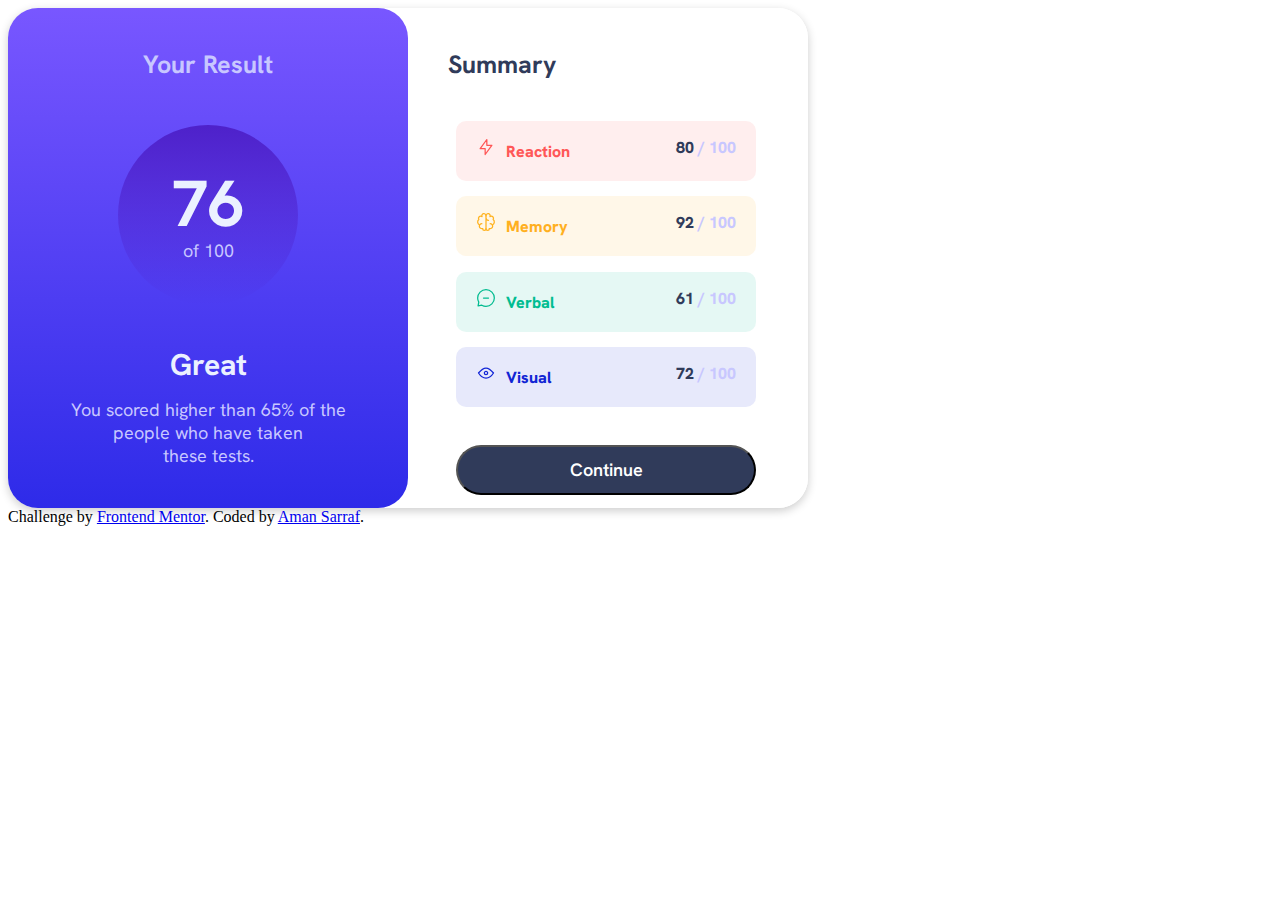
==== results-summary-component-main/index.html @ d34191b0 "Uploaded First challenge files" ====
<!DOCTYPE html>
<html lang="en">

<head>
  <meta charset="UTF-8">
  <meta name="viewport" content="width=device-width, initial-scale=1.0">
  <!-- displays site properly based on user's device -->

  <link rel="icon" type="image/png" sizes="32x32" href="./assets/images/favicon-32x32.png">

  <title>Frontend Mentor | Results summary component</title>

  <!-- Feel free to remove these styles or customise in your own stylesheet 👍 -->
  <link rel="stylesheet" href="css/style.css">
</head>

<body>

  <div class="container">
    <div class="left">
      <h3 style="margin-top: 10%;text-align: center; color: hsl(241, 100%, 89%);">Your Result</h3>
      <div class="round">
        <h1 style="text-align: center; font-size: 65px;">76</h1>
        <p style="text-align: center;">of 100</p>
      </div>
      <h2 style="margin-top: 10%;text-align: center;">Great</h2>
      <div class="phrase">
        <p style="text-align: center
       ;margin-top: -10px;">You scored higher than 65% of the
          people who have taken <br> these tests.</p>
      </div>
    </div>
    <div class="right">
      <h3 style="margin-left: 10%;margin-top: 10%;color:hsl(224, 30%, 27%);">Summary</h3>
      <div class="stripbox">

        <div class="strip" style="background-color: hsla(0, 100%, 67%,.1);color:hsl(0, 100%, 67%);">
          <p><span style="float: left;"> <svg xmlns="http://www.w3.org/2000/svg" width="20" height="20" fill="none"
                viewBox="0 0 20 20">
                <path stroke="#F55" stroke-linecap="round" stroke-linejoin="round" stroke-width="1.25"
                  d="M10.833 8.333V2.5l-6.666 9.167h5V17.5l6.666-9.167h-5Z" />
              </svg>Reaction </span><span style="float: right;color: hsl(224, 30%, 27%)">80 <span
                style="color: hsl(241, 100%, 89%)">/ 100</span></span></p>
        </div>
        <div class="strip" style="background-color: hsla(39, 100%, 56%,0.1);color:hsl(39, 100%, 56%)">
          <p><span style="float: left;"> <svg xmlns="http://www.w3.org/2000/svg" width="20" height="20" fill="none"
                viewBox="0 0 20 20">
                <path stroke="#FFB21E" stroke-linecap="round" stroke-linejoin="round" stroke-width="1.25"
                  d="M5.833 11.667a2.5 2.5 0 1 0 .834 4.858" />
                <path stroke="#FFB21E" stroke-linecap="round" stroke-linejoin="round" stroke-width="1.25"
                  d="M3.553 13.004a3.333 3.333 0 0 1-.728-5.53m.025-.067a2.083 2.083 0 0 1 2.983-2.824m.199.054A2.083 2.083 0 1 1 10 3.75v12.917a1.667 1.667 0 0 1-3.333 0M10 5.833a2.5 2.5 0 0 0 2.5 2.5m1.667 3.334a2.5 2.5 0 1 1-.834 4.858" />
                <path stroke="#FFB21E" stroke-linecap="round" stroke-linejoin="round" stroke-width="1.25"
                  d="M16.447 13.004a3.334 3.334 0 0 0 .728-5.53m-.025-.067a2.083 2.083 0 0 0-2.983-2.824M10 3.75a2.085 2.085 0 0 1 2.538-2.033 2.084 2.084 0 0 1 1.43 2.92m-.635 12.03a1.667 1.667 0 0 1-3.333 0" />
              </svg>Memory </span><span style="float: right;color: hsl(224, 30%, 27%);">92 <span
                style="color: hsl(241, 100%, 89%);"> / 100</span></span></p>
        </div>
        <div class="strip" style="background-color: hsla(166, 100%, 37%,0.1);color:hsl(166, 100%, 37%)">
          <p><span style="float: left;"> <svg xmlns="http://www.w3.org/2000/svg" width="20" height="20" fill="none"
                viewBox="0 0 20 20">
                <path stroke="#00BB8F" stroke-linecap="round" stroke-linejoin="round" stroke-width="1.25"
                  d="M7.5 10h5M10 18.333A8.333 8.333 0 1 0 1.667 10c0 1.518.406 2.942 1.115 4.167l-.699 3.75 3.75-.699A8.295 8.295 0 0 0 10 18.333Z" />
              </svg>Verbal </span><span style="float: right;color: hsl(224, 30%, 27%);">61 <span
                style="color: hsl(241, 100%, 89%);">/ 100</span></span></p>
        </div>
        <div class="strip" style="background-color: hsla(234, 85%, 45%,0.1);color:hsl(234, 85%, 45%)">
          <p><span style="float: left;"> <svg xmlns="http://www.w3.org/2000/svg" width="20" height="20" fill="none"
                viewBox="0 0 20 20">
                <path stroke="#1125D6" stroke-linecap="round" stroke-linejoin="round" stroke-width="1.25"
                  d="M10 11.667a1.667 1.667 0 1 0 0-3.334 1.667 1.667 0 0 0 0 3.334Z" />
                <path stroke="#1125D6" stroke-linecap="round" stroke-linejoin="round" stroke-width="1.25"
                  d="M17.5 10c-1.574 2.492-4.402 5-7.5 5s-5.926-2.508-7.5-5C4.416 7.632 6.66 5 10 5s5.584 2.632 7.5 5Z" />
              </svg>Visual </span><span style="float: right;color: hsl(224, 30%, 27%);">72 <span
                style="color: hsl(241, 100%, 89%);">/ 100</span></span></p>
        </div>
        <button id="last">Continue</button>
      </div>


    </div>
  </div>



  <div class="attribution">
    Challenge by <a href="https://www.frontendmentor.io?ref=challenge" target="_blank">Frontend Mentor</a>.
    Coded by <a href="https://github.com/AmanSarraf">Aman Sarraf</a>.
  </div>
</body>

</html>
---- results-summary-component-main/css/style.css ----
@import url('https://fonts.googleapis.com/css2?family=Hanken+Grotesk:wght@500;700&family=Inter:wght@400;700&family=Lexend+Deca&display=swap');
body{
    background-color: hsl(0, 0%, 100%);
}
.container{
    background-color: hsl(0, 0%, 100%);
    height: 500px;
    width: 800px;
    /* margin: 0 auto; */
    display:grid;
    grid-template-columns: 1fr 1fr;
    border-top-left-radius: 30px ;
    border-bottom-left-radius:30px;
    border-top-right-radius:30px;
    border-bottom-right-radius: 30px;
    box-shadow: 0 3px 10px rgb(0 0 0 / 0.2);

}
.left{
    background-color:hsl(252, 100%, 67%);
    background-image: linear-gradient(to bottom,hsl(252, 100%, 67%),hsl(241, 81%, 54%));
    border-radius:30px;
}
.right{
    background-color: hsl(0, 0%, 100%);
    border-top-right-radius:30px;
    border-bottom-right-radius: 30px;
    
}
.round{
    border-radius: 50%;
    background-image: linear-gradient(to bottom,hsla(256, 72%, 46%, 1),hsla(241, 72%, 46%, 0));
    margin: 0 auto;
    width: 180px;
    height:180px;
    margin-top: 10%;


}
.round h1{
    padding-top: 20%;
    padding-bottom: 0;
    margin-bottom: -25px;
    color:hsl(221, 100%, 96%);
}
.round p{
 color: hsla(241, 100%, 89%,.8);
 font-family: 'Hanken Grotesk', sans-serif;
 font-size: 18px;
 
}
.strip{
    
    height: 60px;
    margin-top: 4%;
    margin-left: 10%;
    margin-right: 10%;
    
    border-radius: 10px;
    width:260px;
    padding-left:20px;
    padding-right: 20px;
}
.strip svg{
    padding-right: 10px;
    
}
.strip p{
    font-weight: 800;
    
}
.stripbox{
    
    display: grid;
    grid-template-rows: 1fr 1fr 1fr 1fr;
    padding-left: 10px;
    padding-right: 10px;
    margin-top: 5%;
    
    
}
#last{
    height:50px;
    border-radius: 50px;
    margin-top: 10%;
  
    margin-left: 10%;
    margin-right: 10%;
    align-items: center;
    width:300px;
    color: hsl(0, 0%, 100%);
    font-size: 18px;
    font-weight:600;
    font-family: 'Hanken Grotesk', sans-serif;
    background-color: hsl(224, 30%, 27%);
}
.phrase{
    
    margin-left: 10%;
    margin-right: 10%;
    padding-left: 8px;
    padding-right: 8px;
    
    text-align: center;
    
}
.left p{
    font-size: 18px;
}
p{
    font-family: 'Hanken Grotesk', sans-serif;
}
h3{
    font-family: 'Hanken Grotesk', sans-serif;
    font-size: 25px;
}
h1{
    font-family: 'Hanken Grotesk', sans-serif;
}
h2{
    color:hsl(221, 100%, 96%);
    font-family: 'Hanken Grotesk', sans-serif;
    font-size: 30px;

}
.left p{
   color: hsl(241, 100%, 89%);
}
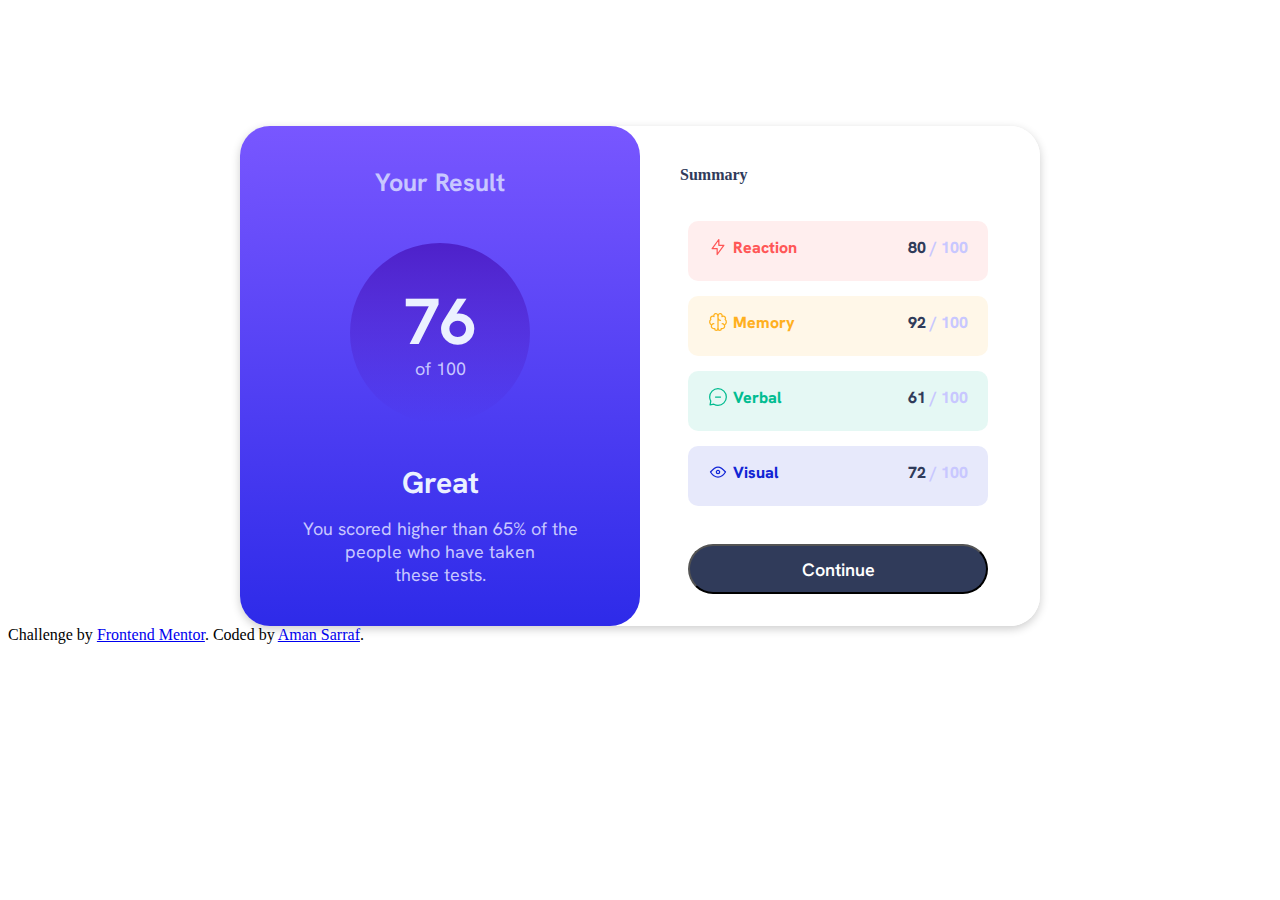
==== commit 1b55bd1d: "corrected css and strip logos" ====
--- a/results-summary-component-main/index.html
+++ b/results-summary-component-main/index.html
@@ -1,5 +1,5 @@
 <!DOCTYPE html>
-<html lang="en">
+<html lang="en"  role="main",>
 
 <head>
   <meta charset="UTF-8">
@@ -31,45 +31,23 @@
       </div>
     </div>
     <div class="right">
-      <h3 style="margin-left: 10%;margin-top: 10%;color:hsl(224, 30%, 27%);">Summary</h3>
+      <h4 style="margin-left: 10%;margin-top: 10%;color:hsl(224, 30%, 27%);">Summary</h4>
       <div class="stripbox">
 
         <div class="strip" style="background-color: hsla(0, 100%, 67%,.1);color:hsl(0, 100%, 67%);">
-          <p><span style="float: left;"> <svg xmlns="http://www.w3.org/2000/svg" width="20" height="20" fill="none"
-                viewBox="0 0 20 20">
-                <path stroke="#F55" stroke-linecap="round" stroke-linejoin="round" stroke-width="1.25"
-                  d="M10.833 8.333V2.5l-6.666 9.167h5V17.5l6.666-9.167h-5Z" />
-              </svg>Reaction </span><span style="float: right;color: hsl(224, 30%, 27%)">80 <span
+          <p><img src="./assets/images/icon-reaction.svg" alt="reaction" style="float: left;margin-right: 5px;"> Reaction <span style="float: right;color: hsl(224, 30%, 27%)">80 <span
                 style="color: hsl(241, 100%, 89%)">/ 100</span></span></p>
         </div>
         <div class="strip" style="background-color: hsla(39, 100%, 56%,0.1);color:hsl(39, 100%, 56%)">
-          <p><span style="float: left;"> <svg xmlns="http://www.w3.org/2000/svg" width="20" height="20" fill="none"
-                viewBox="0 0 20 20">
-                <path stroke="#FFB21E" stroke-linecap="round" stroke-linejoin="round" stroke-width="1.25"
-                  d="M5.833 11.667a2.5 2.5 0 1 0 .834 4.858" />
-                <path stroke="#FFB21E" stroke-linecap="round" stroke-linejoin="round" stroke-width="1.25"
-                  d="M3.553 13.004a3.333 3.333 0 0 1-.728-5.53m.025-.067a2.083 2.083 0 0 1 2.983-2.824m.199.054A2.083 2.083 0 1 1 10 3.75v12.917a1.667 1.667 0 0 1-3.333 0M10 5.833a2.5 2.5 0 0 0 2.5 2.5m1.667 3.334a2.5 2.5 0 1 1-.834 4.858" />
-                <path stroke="#FFB21E" stroke-linecap="round" stroke-linejoin="round" stroke-width="1.25"
-                  d="M16.447 13.004a3.334 3.334 0 0 0 .728-5.53m-.025-.067a2.083 2.083 0 0 0-2.983-2.824M10 3.75a2.085 2.085 0 0 1 2.538-2.033 2.084 2.084 0 0 1 1.43 2.92m-.635 12.03a1.667 1.667 0 0 1-3.333 0" />
-              </svg>Memory </span><span style="float: right;color: hsl(224, 30%, 27%);">92 <span
+          <p><img src="./assets/images/icon-memory.svg" alt="memory" style="float: left;margin-right: 5px;"> Memory <span style="float: right;color: hsl(224, 30%, 27%);">92 <span
                 style="color: hsl(241, 100%, 89%);"> / 100</span></span></p>
         </div>
         <div class="strip" style="background-color: hsla(166, 100%, 37%,0.1);color:hsl(166, 100%, 37%)">
-          <p><span style="float: left;"> <svg xmlns="http://www.w3.org/2000/svg" width="20" height="20" fill="none"
-                viewBox="0 0 20 20">
-                <path stroke="#00BB8F" stroke-linecap="round" stroke-linejoin="round" stroke-width="1.25"
-                  d="M7.5 10h5M10 18.333A8.333 8.333 0 1 0 1.667 10c0 1.518.406 2.942 1.115 4.167l-.699 3.75 3.75-.699A8.295 8.295 0 0 0 10 18.333Z" />
-              </svg>Verbal </span><span style="float: right;color: hsl(224, 30%, 27%);">61 <span
+          <p><img src="./assets/images/icon-verbal.svg" alt="verval" style="float: left;margin-right: 5px;"> Verbal <span style="float: right;color: hsl(224, 30%, 27%);">61 <span
                 style="color: hsl(241, 100%, 89%);">/ 100</span></span></p>
         </div>
         <div class="strip" style="background-color: hsla(234, 85%, 45%,0.1);color:hsl(234, 85%, 45%)">
-          <p><span style="float: left;"> <svg xmlns="http://www.w3.org/2000/svg" width="20" height="20" fill="none"
-                viewBox="0 0 20 20">
-                <path stroke="#1125D6" stroke-linecap="round" stroke-linejoin="round" stroke-width="1.25"
-                  d="M10 11.667a1.667 1.667 0 1 0 0-3.334 1.667 1.667 0 0 0 0 3.334Z" />
-                <path stroke="#1125D6" stroke-linecap="round" stroke-linejoin="round" stroke-width="1.25"
-                  d="M17.5 10c-1.574 2.492-4.402 5-7.5 5s-5.926-2.508-7.5-5C4.416 7.632 6.66 5 10 5s5.584 2.632 7.5 5Z" />
-              </svg>Visual </span><span style="float: right;color: hsl(224, 30%, 27%);">72 <span
+          <p><img src="./assets/images/icon-visual.svg" alt="visual" style="float: left;margin-right: 5px;"> Visual <span style="float: right;color: hsl(224, 30%, 27%);">72 <span
                 style="color: hsl(241, 100%, 89%);">/ 100</span></span></p>
         </div>
         <button id="last">Continue</button>
--- a/results-summary-component-main/css/style.css
+++ b/results-summary-component-main/css/style.css
@@ -6,7 +6,8 @@
     background-color: hsl(0, 0%, 100%);
     height: 500px;
     width: 800px;
-    /* margin: 0 auto; */
+    margin: 0 auto;
+    margin-top: 10%;
     display:grid;
     grid-template-columns: 1fr 1fr;
     border-top-left-radius: 30px ;
@@ -125,4 +126,4 @@
 }
 .left p{
    color: hsl(241, 100%, 89%);
-}+}
